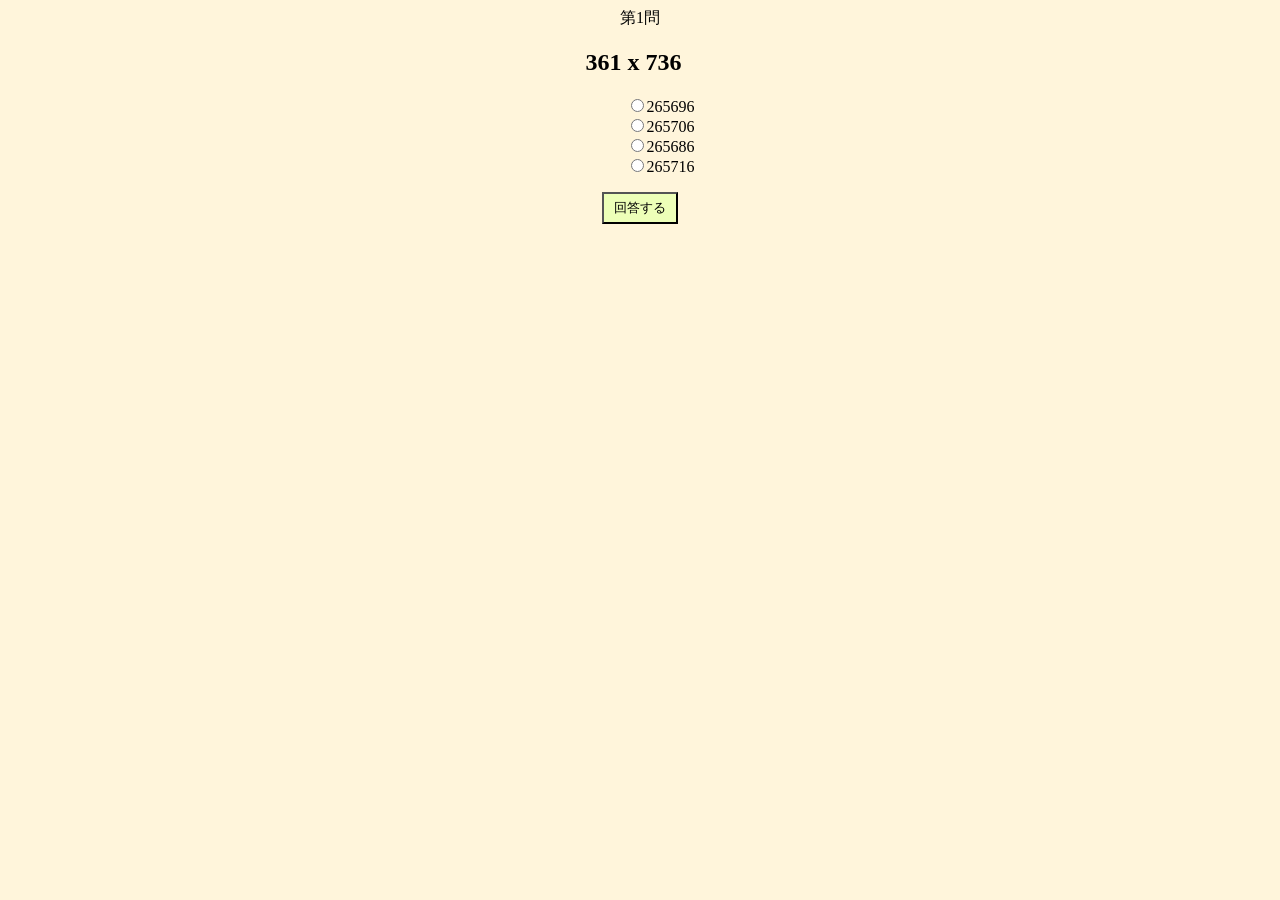
==== index.html @ 63a0ae1a "Add files via upload" ====
<!DOCTYPE html>
<htm lang="ja">

<head>
  <meta charset="UTF-8">
  <meta name="viewport" content="width=device-width, initial-scale=1.0">
  <title>最後のけいさん</title>
  <link rel="stylesheet" href="style.css">
</head>

<body>
  <div id="quiz-container">
    <div id="quiz-header">
      <div id="question-number">aa</div>
      <h2 id="question"></h2>

      <form id="quiz-form" name="quizForm">
        <ul id="choices">
          <!-- <li>
            <input type="radio" name="answer" id="0" value="0">
            <label for="0" ></label>
          </li> -->
        </ul>  
      </form>
    </div>

    <button id="submit">回答する</button>

    <!-- <div id="timer">00:00.000</div> -->

    <!-- 結果表示用の要素 -->
    <div id="results-container">
      <div id="results-header">
        <h2 id="results"></h2>
        <button id="next-quiz">次の問題へ</button>
      </div>
    </div>
  </div>

  <script src="main.js"></script>
</body>
</htm>
---- style.css ----
@charset "utf-8";

body {
  background-color: #fff5db;
  display: flex;
  justify-content: center;
  align-items: center;
}

#question-number {
  text-align: center;
}

#quiz-form {
  margin: 0 auto;
}

#quiz-form li {
  list-style: none;
}

button {
  background: #edffb8;
  cursor: pointer;
  display: block;
  font-family: inherit;
  padding: 5px 10px;
  margin: 0 auto;
}

#results-container {
  display: none;
  align-items: center;
}
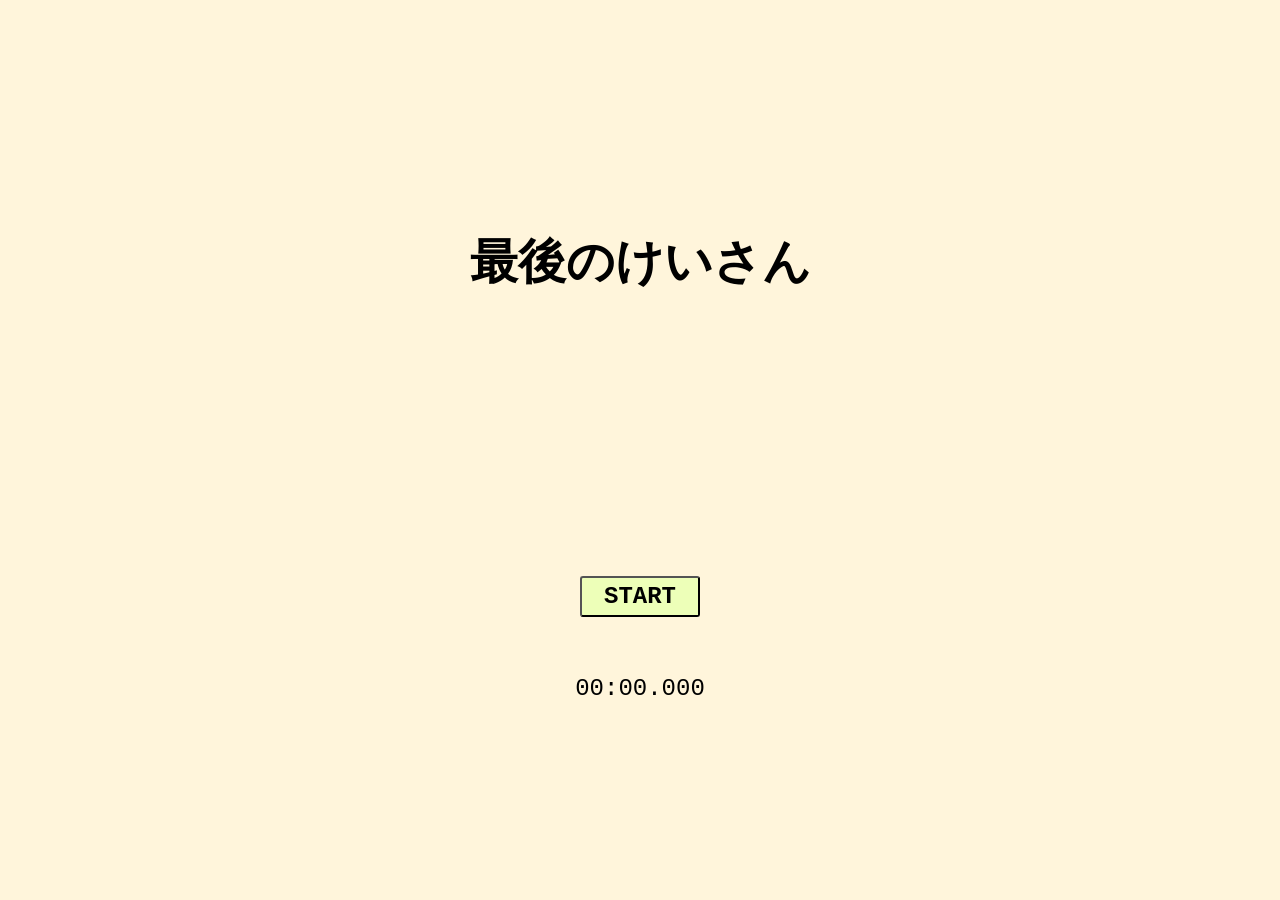
==== commit a7d789bd: "Add files via upload" ====
--- a/index.html
+++ b/index.html
@@ -1,17 +1,16 @@
 <!DOCTYPE html>
-<htm lang="ja">
+<html lang="ja">
 
-<head>
-  <meta charset="UTF-8">
-  <meta name="viewport" content="width=device-width, initial-scale=1.0">
-  <title>最後のけいさん</title>
-  <link rel="stylesheet" href="style.css">
-</head>
+  <head>
+    <meta charset="UTF-8">
+    <meta name="viewport" content="width=device-width, initial-scale=1.0">
+    <title>最後のけいさん</title>
+    <link rel="stylesheet" href="test.css">
+  </head>
 
-<body>
-  <div id="quiz-container">
-    <div id="quiz-header">
-      <div id="question-number">aa</div>
+  <body>
+    <div id="quiz-container">
+      <div id="question-number"></div>
       <h2 id="question"></h2>
 
       <form id="quiz-form" name="quizForm">
@@ -20,23 +19,29 @@
             <input type="radio" name="answer" id="0" value="0">
             <label for="0" ></label>
           </li> -->
-        </ul>  
+        </ul>
       </form>
+      <button id="submit">回答する</button>
     </div>
 
-    <button id="submit">回答する</button>
-
-    <!-- <div id="timer">00:00.000</div> -->
+    <div id="timer">00:00.000</div>
+    
+    <!-- ホーム画面 -->
+    <div id="home-container">
+      <h1>最後のけいさん</h1>
+      <button id="start">START</button>
+    </div>
 
     <!-- 結果表示用の要素 -->
     <div id="results-container">
-      <div id="results-header">
-        <h2 id="results"></h2>
-        <button id="next-quiz">次の問題へ</button>
+      <div id="results">
+        <!-- 残念！ -->
+        <!-- <p>正解は 42098</p> -->
       </div>
+      <button id="next-quiz">次の問題へ</button>
+      <button id="reset">ホームへ戻る</button>
     </div>
-  </div>
 
-  <script src="main.js"></script>
-</body>
-</htm>+    <script src="test.js"></script>
+  </body>
+</html>
--- a/test.css
+++ b/test.css
@@ -0,0 +1,116 @@
+@charset "utf-8";
+
+body {
+  margin: 0;
+  padding-top: 30px;
+  background-color: #fff5db;
+  text-align: center;
+  font-family: 'Courier New', Courier, monospace;
+}
+
+#quiz-container {
+  /* background-color: pink; */
+  width: 320px;
+  margin: 50px auto;
+  padding: 32px 0 ;
+  /* text-align: center; */
+  display: none;
+}
+
+h1 { 
+  /* background-color: pink; */
+  text-align: center;  
+  margin-top: 200px;
+  font-size: 48px;
+}
+
+#question-number {
+  text-align: center;
+  font-size: 24px;
+  font-weight: bold;
+}
+
+h2 {
+  /* background-color: skyblue; */
+  margin: 30px 0 0;
+  text-align: center;
+  font-size: 40px;
+}
+
+ul {
+  /* background-color: yellow; */
+  margin: 48px auto 0;
+  padding: 16px 12px;
+  font-size: 24px;
+  display: grid;
+  grid-template-columns: repeat(2, 1fr);
+  gap: 20px 16px;
+}
+
+li {
+  list-style: none;
+  /* border: solid 1px #333; */
+  padding: 12px;
+}
+
+/* input[type=radio] {
+  display: none;
+} */
+
+button {
+  background: #edffb8;
+  cursor: pointer;
+  display: block;
+  font-family: inherit;
+  padding: 5px 10px;
+  position: absolute; 
+  top: 64%;
+  left: 0;
+  right: 0;
+  margin: 0 auto;
+  font-size: 24px;
+  border-radius: 3px;
+}
+
+#results-container {
+  display: none;
+  margin: 200px auto;
+  align-items: center;
+  font-size: 36px;
+}
+
+#results-container p {
+  margin-top: 40px;
+  font-size: 24px;
+}
+
+#timer {
+  /* background-color: skyblue; */
+  width: 132px;
+  position: absolute;
+  top: 75%;
+  left: 0;
+  right: 0;
+  margin: 0 auto;
+  text-align: center;
+  font-size: 24px;
+}
+
+#start {
+  width: 120px;
+  font-weight: bold;
+}
+
+#submit {
+  width: 120px;
+}
+
+#next-quiz {
+  width: 180px;
+}
+
+#reset {
+  width: 180px;
+}
+
+
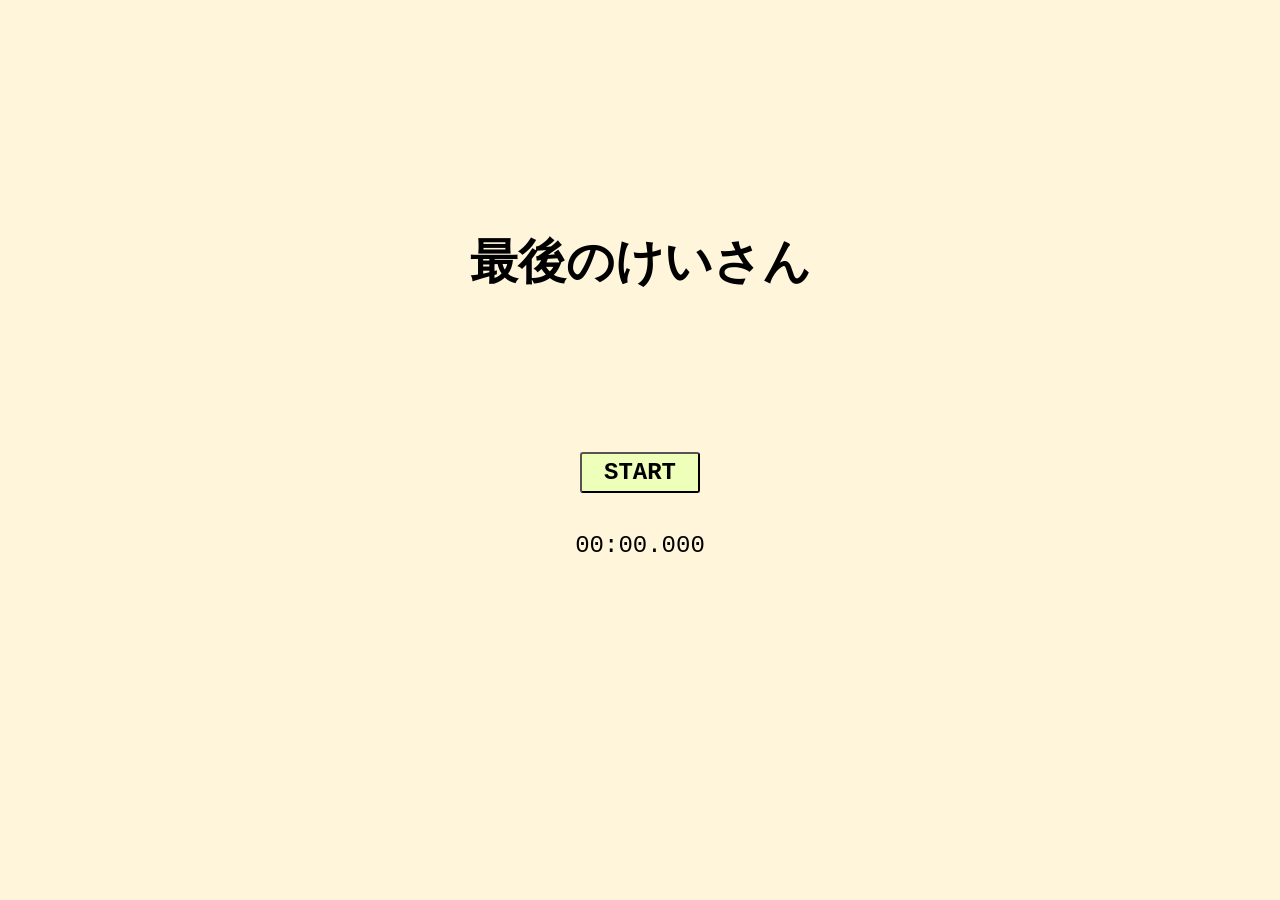
==== commit 53778b7a: "Add files via upload" ====
--- a/index.html
+++ b/index.html
@@ -1,47 +1,48 @@
 <!DOCTYPE html>
 <html lang="ja">
 
-  <head>
-    <meta charset="UTF-8">
-    <meta name="viewport" content="width=device-width, initial-scale=1.0">
-    <title>最後のけいさん</title>
-    <link rel="stylesheet" href="test.css">
-  </head>
+<head>
+  <meta charset="UTF-8">
+  <meta name="viewport" content="width=device-width, initial-scale=1.0">
+  <title>最後のけいさん</title>
+  <link rel="stylesheet" href="style.css">
+</head>
 
-  <body>
-    <div id="quiz-container">
-      <div id="question-number"></div>
-      <h2 id="question"></h2>
+<body>
+  <div id="quiz-container">
+    <div id="question-number"></div>
+    <h2 id="question"></h2>
 
-      <form id="quiz-form" name="quizForm">
-        <ul id="choices">
-          <!-- <li>
+    <form id="quiz-form" name="quizForm">
+      <ul id="choices">
+        <!-- <li>
             <input type="radio" name="answer" id="0" value="0">
             <label for="0" ></label>
           </li> -->
-        </ul>
-      </form>
-      <button id="submit">回答する</button>
+      </ul>
+    </form>
+    <button id="submit">回答する</button>
+  </div>
+
+  <div id="timer">00:00.000</div>
+
+  <!-- ホーム画面 -->
+  <div id="home-container">
+    <h1>最後のけいさん</h1>
+    <button id="start">START</button>
+  </div>
+
+  <!-- 結果表示用の要素 -->
+  <div id="results-container">
+    <div id="results">
+      <!-- 残念！ -->
+      <!-- <p>正解は 42098</p> -->
     </div>
+    <button id="next-quiz">次の問題へ</button>
+    <button id="reset">ホームへ戻る</button>
+  </div>
 
-    <div id="timer">00:00.000</div>
-    
-    <!-- ホーム画面 -->
-    <div id="home-container">
-      <h1>最後のけいさん</h1>
-      <button id="start">START</button>
-    </div>
+  <script src="main.js"></script>
+</body>
 
-    <!-- 結果表示用の要素 -->
-    <div id="results-container">
-      <div id="results">
-        <!-- 残念！ -->
-        <!-- <p>正解は 42098</p> -->
-      </div>
-      <button id="next-quiz">次の問題へ</button>
-      <button id="reset">ホームへ戻る</button>
-    </div>
-
-    <script src="test.js"></script>
-  </body>
 </html>
--- a/style.css
+++ b/style.css
@@ -0,0 +1,116 @@
+@charset "utf-8";
+
+body {
+  margin: 0;
+  padding-top: 30px;
+  background-color: #fff5db;
+  text-align: center;
+  font-family: 'Courier New', Courier, monospace;
+  /* position: relative; */
+}
+
+#quiz-container {
+  /* background-color: pink; */
+  width: 320px;
+  margin: 50px auto;
+  padding: 32px 0;
+  /* text-align: center; */
+  display: none;
+}
+
+h1 {
+  /* background-color: pink; */
+  text-align: center;
+  margin-top: 200px;
+  font-size: 48px;
+}
+
+#question-number {
+  text-align: center;
+  font-size: 24px;
+  font-weight: bold;
+}
+
+h2 {
+  /* background-color: skyblue; */
+  margin: 30px 0 0;
+  text-align: center;
+  font-size: 40px;
+}
+
+ul {
+  /* background-color: yellow; */
+  margin: 48px auto 0;
+  padding: 16px 12px;
+  font-size: 24px;
+  display: grid;
+  grid-template-columns: repeat(2, 1fr);
+  gap: 20px 16px;
+}
+
+li {
+  list-style: none;
+  /* border: solid 1px #333; */
+  padding: 12px;
+}
+
+/* input[type=radio] {
+  display: none;
+} */
+
+button {
+  background: #edffb8;
+  cursor: pointer;
+  display: block;
+  font-family: inherit;
+  padding: 5px 10px;
+  position: absolute;
+  /* top: 64%; */
+  top: 420px;
+  left: 0;
+  right: 0;
+  margin: 32px auto;
+  font-size: 24px;
+  border-radius: 3px;
+}
+
+#results-container {
+  display: none;
+  margin: 200px auto;
+  align-items: center;
+  font-size: 36px;
+}
+
+#results-container p {
+  margin-top: 40px;
+  font-size: 24px;
+}
+
+#timer {
+  /* background-color: skyblue; */
+  width: 132px;
+  position: absolute;
+  top: 500px;
+  left: 0;
+  right: 0;
+  margin: 32px auto;
+  text-align: center;
+  font-size: 24px;
+}
+
+#start {
+  width: 120px;
+  font-weight: bold;
+}
+
+#submit {
+  width: 120px;
+}
+
+#next-quiz {
+  width: 180px;
+}
+
+#reset {
+  width: 180px;
+}
